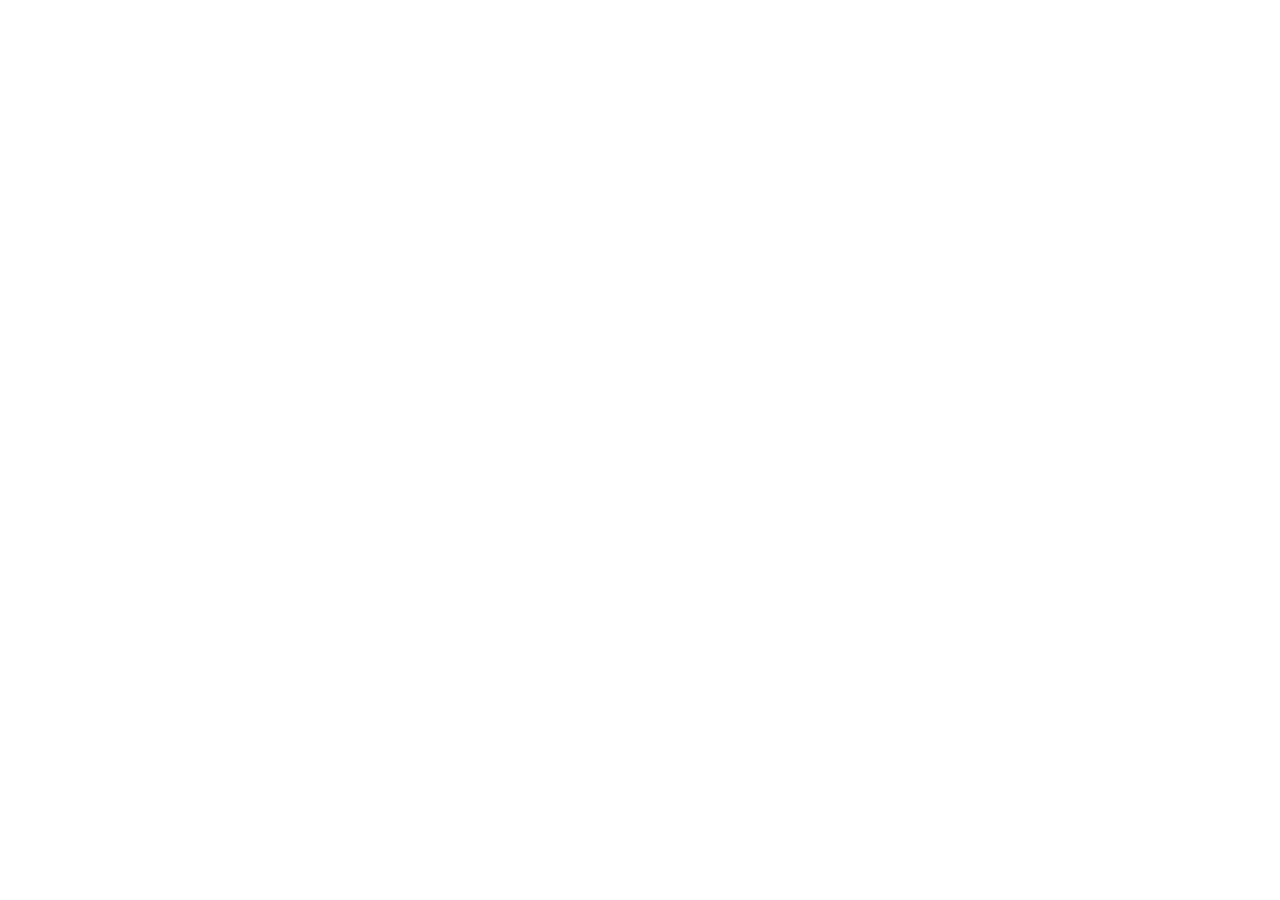
==== index.html @ 5778b740 "Inicialización de proyecto: Estructura base y enlaces configurados" ====
<!DOCTYPE html>
<html lang="en">
<head>
    <meta charset="UTF-8">
    <meta name="viewport" content="width=device-width, initial-scale=1.0">
    <title>Simulador Tragamonedas</title>

    <link rel="stylesheet" href="./global.css">
    <link rel="stylesheet" href="./components/diferencias/diferencias.css">
    <link rel="stylesheet" href="./components/rompecabezas/rompecabezas.css">
    <link rel="stylesheet" href="./components/tragamonedas/tragamonedas.css">
</head>
<body>

    <section id="vista-tragamonedas">
        </section>

    <section id="vista-rompecabezas" style="display: none;">
        </section>

    <section id="vista-diferencias" style="display: none;">
        </section>

    <script src="./js/state.js" defer></script>
    <script src="./js/main.js" defer></script>
    <script src="./components/tragamonedas/tragamonedas.js" defer></script>
    <script src="./components/rompecabezas/rompecabezas.js" defer></script>
    <script src="./components/diferencias/diferencias.js" defer></script>
</body>
</html>
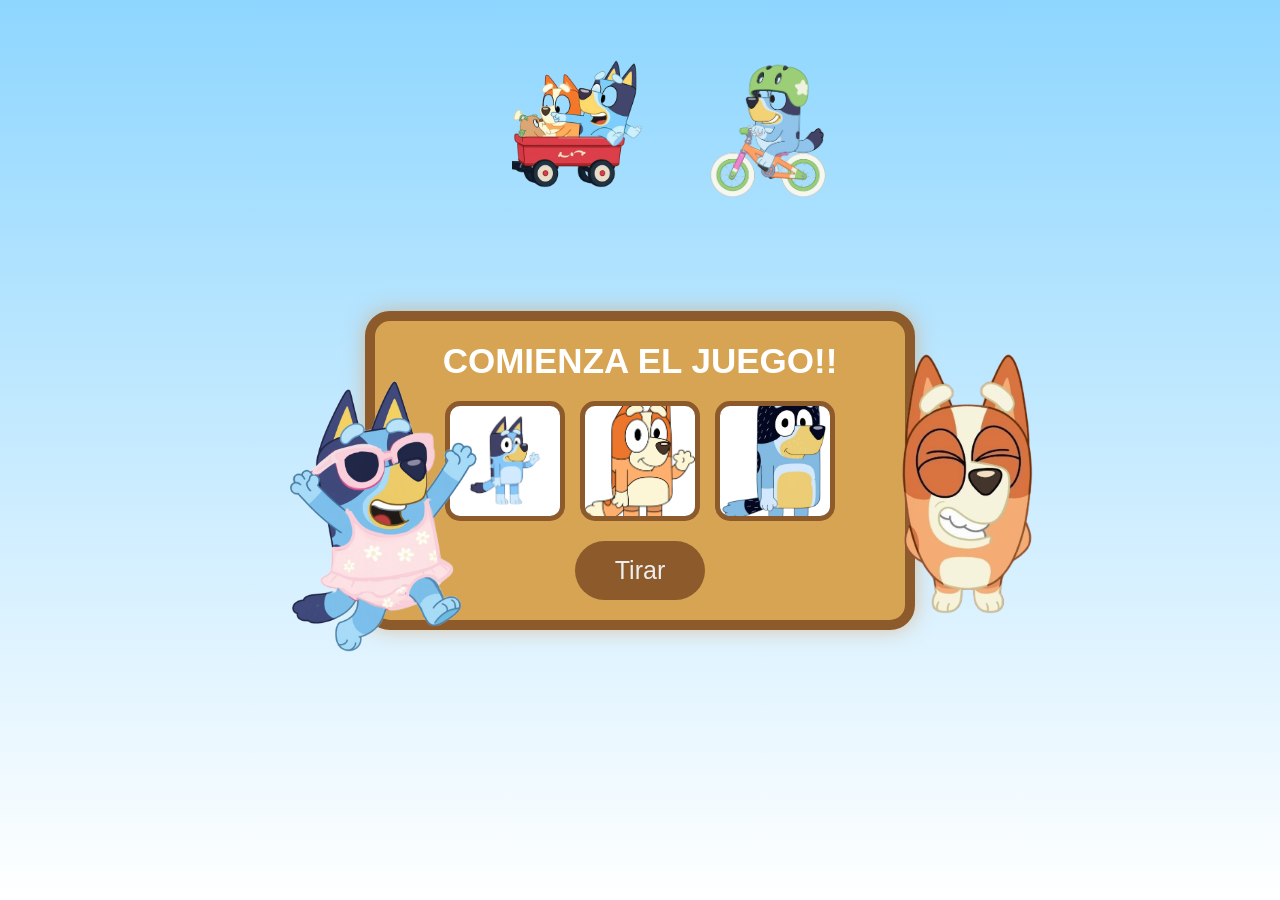
==== commit 19731257: "Diseño visual tragamonedas Bluey" ====
--- a/index.html
+++ b/index.html
@@ -13,7 +13,38 @@
 <body>
 
     <section id="vista-tragamonedas">
-        </section>
+        <img src="./assets/decoracion1.png" class="decoracion1">
+        <img src="./assets/decoracion22.png" class="decoracion22">
+        <img src="./assets/decoracion33.png" class="decoracion33">
+        <img src="./assets/decoracion44.png" class="decoracion44">
+    <div class="tragamonedas-container">
+
+
+        <h1 class="titulo">COMIENZA EL JUEGO!!</h1>
+
+        <div class="rodillos">
+
+            <div class="rodillo">
+                <img src="./assets/bluey.png">
+            </div>
+
+            <div class="rodillo">
+                <img src="./assets/bingo.png">
+            </div>
+
+            <div class="rodillo">
+                <img src="./assets/bandit.png">
+            </div>
+
+        </div>
+
+        <button class="tirar-btn">
+            Tirar
+        </button>
+
+    </div>
+
+</section>
 
     <section id="vista-rompecabezas" style="display: none;">
         </section>
@@ -26,5 +57,6 @@
     <script src="./components/tragamonedas/tragamonedas.js" defer></script>
     <script src="./components/rompecabezas/rompecabezas.js" defer></script>
     <script src="./components/diferencias/diferencias.js" defer></script>
+
 </body>
 </html>
--- a/global.css
+++ b/global.css
@@ -0,0 +1,17 @@
+body{
+    margin: 0;
+    padding: 0;
+    font-family: Arial, Helvetica, sans-serif;
+
+    background-image: url("./assets/background.png");
+
+    background-size: cover;
+    background-position: center;
+    background-repeat: no-repeat;
+
+    min-height: 100vh;
+
+    display: flex;
+    justify-content: center;
+    align-items: center;
+}
--- a/components/diferencias/diferencias.css
+++ b/components/diferencias/diferencias.css
@@ -0,0 +1,207 @@
+/* ==========================
+   RESET
+========================== */
+
+*{
+    margin: 0;
+    padding: 0;
+    box-sizing: border-box;
+}
+
+/* ==========================
+   BODY
+========================== */
+
+body{
+
+    font-family: Arial, sans-serif;
+
+    background: linear-gradient(to bottom, #8ed6ff, #ffffff);
+
+    min-height: 100vh;
+
+    display: flex;
+
+    justify-content: center;
+
+    align-items: center;
+
+    flex-direction: column;
+
+    padding: 20px;
+
+}
+
+/* ==========================
+   TÍTULO
+========================== */
+
+h1{
+
+    color: #ff4f81;
+
+    margin-bottom: 10px;
+
+    font-size: 45px;
+
+    text-align: center;
+
+}
+
+/* ==========================
+   CONTADOR
+========================== */
+
+.info{
+
+    margin-bottom: 20px;
+
+    font-size: 24px;
+
+    font-weight: bold;
+
+    color: #333;
+
+}
+
+/* ==========================
+   CONTENEDOR DEL JUEGO
+========================== */
+
+.juego{
+
+    position: relative;
+
+    width: 900px;
+
+    max-width: 95%;
+
+}
+
+/* ==========================
+   IMAGEN
+========================== */
+
+#imagenJuego{
+
+    width: 100%;
+
+    border-radius: 20px;
+
+    border: 5px solid white;
+
+    box-shadow: 0px 5px 15px rgba(0,0,0,0.3);
+
+}
+
+/* ==========================
+   DIFERENCIAS
+========================== */
+
+.diferencia{
+
+    position: absolute;
+
+    width: 50px;
+
+    height: 50px;
+
+    border-radius: 50%;
+
+    cursor: pointer;
+
+    transform: translate(-50%, -50%);
+
+}
+
+/* ==========================
+   DIFERENCIA ENCONTRADA
+========================== */
+
+.encontrada{
+
+    border: 4px solid #00ff55;
+
+    background-color: rgba(0,255,85,0.3);
+
+}
+
+/* ==========================
+   BOTÓN
+========================== */
+
+#btnVerificar{
+
+    margin-top: 25px;
+
+    padding: 14px 30px;
+
+    border: none;
+
+    border-radius: 12px;
+
+    background-color: #ff4f81;
+
+    color: white;
+
+    font-size: 20px;
+
+    font-weight: bold;
+
+    cursor: pointer;
+
+    transition: 0.3s;
+
+}
+
+#btnVerificar:hover{
+
+    transform: scale(1.05);
+
+    background-color: #ff2f6d;
+
+}
+
+/* ==========================
+   MENSAJE
+========================== */
+
+#mensaje{
+
+    margin-top: 20px;
+
+    font-size: 28px;
+
+    font-weight: bold;
+
+    color: #ff4f81;
+
+    text-align: center;
+
+}
+
+/* ==========================
+   RESPONSIVE
+========================== */
+
+@media(max-width: 768px){
+
+    h1{
+
+        font-size: 32px;
+
+    }
+
+    .info{
+
+        font-size: 20px;
+
+    }
+
+    #btnVerificar{
+
+        width: 100%;
+
+    }
+
+}
--- a/components/tragamonedas/tragamonedas.css
+++ b/components/tragamonedas/tragamonedas.css
@@ -0,0 +1,116 @@
+.tragamonedas-container{
+    width: 550px;
+    margin: auto;
+    margin-top: 40px;
+    background: #d6a453;
+    border: 10px solid hsl(29, 53%, 36%);
+    border-radius: 25px;
+    padding: 20px;
+    text-align: center;
+    box-shadow: 0px 0px 20px rgba(218, 145, 73, 0.5);
+}
+
+.decoracion1{
+
+    position: absolute;
+
+    width: 130px;
+
+    top: 60px;
+
+    left: 55%;
+}
+.decoracion22{
+
+    position: absolute;
+
+    width: 130px;
+
+    top: 60px;
+
+    left: 40%;
+}
+
+.decoracion33{
+
+    position: absolute;
+
+    width: 270px;
+
+    top: 350px;
+
+    left: 65%;
+}
+
+.decoracion44{
+
+    position: absolute;
+
+    width: 250px;
+
+    top: 280px;
+
+    left: 20%;
+}
+
+.titulo{
+    color: white;
+    font-size: 35px;
+    margin-bottom: 20px;
+}
+
+.rodillos{
+    display: flex;
+    justify-content: center;
+    gap: 15px;
+    margin-bottom: 20px;
+}
+
+.rodillo{
+    width: 120px;
+    height: 120px;
+    background: white;
+    border-radius: 15px;
+    border: 5px solid hsl(29, 53%, 36%);
+    overflow: hidden;
+}
+
+.rodillo img{
+    width: 100%;
+    height: 100%;
+    object-fit: cover;
+}
+
+.tirar-btn{
+    background: hsl(29, 53%, 36%);
+    color: rgb(238, 238, 238);
+    border: none;
+    padding: 15px 40px;
+    font-size: 25px;
+    border-radius: 30px;
+    cursor: pointer;
+    transition: 0.3s;
+}
+
+.tirar-btn:hover{
+    transform: scale(1.05);
+}
+
+/* ANIMACION 2000ms */
+
+.girando{
+    animation:girar 2000ms ease-in-out;
+}
+
+@keyframes girar{
+
+    0%{
+        transform: translateY(-250px);
+        opacity:0;
+    }
+
+    100%{
+        transform: translateY(0);
+        opacity:1;
+    }
+}
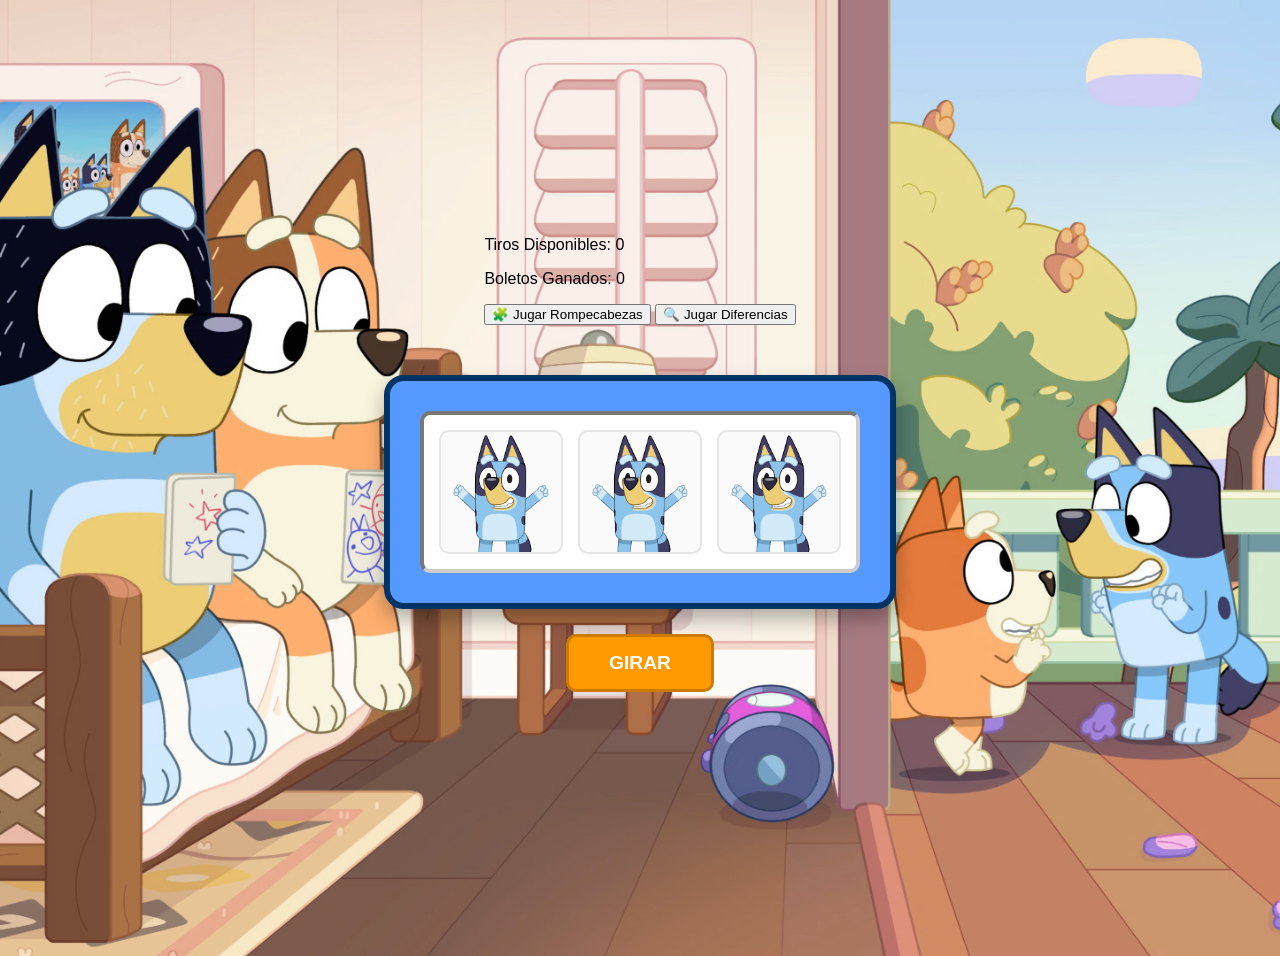
==== commit 433f5ae4: "Actualizacion de estructura, funciones y nuevos assets agregados" ====
--- a/index.html
+++ b/index.html
@@ -1,62 +1,38 @@
 <!DOCTYPE html>
-<html lang="en">
+<html lang="es">
 <head>
     <meta charset="UTF-8">
     <meta name="viewport" content="width=device-width, initial-scale=1.0">
-    <title>Simulador Tragamonedas</title>
-
-    <link rel="stylesheet" href="./global.css">
-    <link rel="stylesheet" href="./components/diferencias/diferencias.css">
-    <link rel="stylesheet" href="./components/rompecabezas/rompecabezas.css">
-    <link rel="stylesheet" href="./components/tragamonedas/tragamonedas.css">
+    <title>Tragamonedas - Proyecto Simulación</title>
+    <link rel="stylesheet" href="./css/tragamonedas.css">
 </head>
 <body>
+    <header class="barra-superior">
+        <div class="marcadores">
+            <p>Tiros Disponibles: <span id="ui-tiros">0</span></p>
+            <p>Boletos Ganados: <span id="ui-boletos">0</span></p>
+        </div>
+        <nav class="navegacion-juegos">
+            <button onclick="window.location.href='./components/rompecabezas/rompecabezas.html'">🧩 Jugar Rompecabezas</button>
+            <button onclick="window.location.href='./components/diferencias/diferencias.html'">🔍 Jugar Diferencias</button>
+        </nav>
+    </header>
 
-    <section id="vista-tragamonedas">
-        <img src="./assets/decoracion1.png" class="decoracion1">
-        <img src="./assets/decoracion22.png" class="decoracion22">
-        <img src="./assets/decoracion33.png" class="decoracion33">
-        <img src="./assets/decoracion44.png" class="decoracion44">
-    <div class="tragamonedas-container">
+    <main class="contenedor-tragamonedas">
+        <div class="maquina">
+            <div class="ventana-rodillos">
+                <div class="rodillo" id="r1"><img src="./assets/bluey.png" alt=""></div>
+                <div class="rodillo" id="r2"><img src="./assets/bluey.png" alt=""></div>
+                <div class="rodillo" id="r3"><img src="./assets/bluey.png" alt=""></div>
+            </div>
+        </div>
+        
+        <button id="btn-girar" class="boton-accion">GIRAR</button>
+        <p id="mensaje-resultado" class="mensaje-oculto"></p>
+    </main>
 
-
-        <h1 class="titulo">COMIENZA EL JUEGO!!</h1>
-
-        <div class="rodillos">
-
-            <div class="rodillo">
-                <img src="./assets/bluey.png">
-            </div>
-
-            <div class="rodillo">
-                <img src="./assets/bingo.png">
-            </div>
-
-            <div class="rodillo">
-                <img src="./assets/bandit.png">
-            </div>
-
-        </div>
-
-        <button class="tirar-btn">
-            Tirar
-        </button>
-
-    </div>
-
-</section>
-
-    <section id="vista-rompecabezas" style="display: none;">
-        </section>
-
-    <section id="vista-diferencias" style="display: none;">
-        </section>
-
-    <script src="./js/state.js" defer></script>
-    <script src="./js/main.js" defer></script>
-    <script src="./components/tragamonedas/tragamonedas.js" defer></script>
-    <script src="./components/rompecabezas/rompecabezas.js" defer></script>
-    <script src="./components/diferencias/diferencias.js" defer></script>
-
+    <script src="./js/state.js"></script>
+    <script src="./js/tragamonedas.js"></script>
+    <script src="./js/main.js"></script>
 </body>
 </html>
--- a/css/tragamonedas.css
+++ b/css/tragamonedas.css
@@ -0,0 +1,95 @@
+body {
+    font-family: 'Fredoka', sans-serif;
+    background-image: url("../assets/fondoTragamonedas.png");
+    background-size: cover;
+    background-position: center;
+    background-repeat: no-repeat;
+    min-height: 100vh;
+    display: flex;
+    justify-content: center;
+    align-items: center;
+    flex-direction: column;
+    padding: 20px;
+
+}
+
+.contenedor-tragamonedas {
+    display: flex;
+    flex-direction: column;
+    align-items: center;
+    justify-content: center;
+    margin-top: 50px;
+}
+
+.maquina {
+    /* Color de base provisional, se puede cambiar por un background-image */
+    background-color: #5599ff; 
+    padding: 30px;
+    border-radius: 20px;
+    border: 6px solid #003366;
+    box-shadow: 0 10px 20px rgba(0,0,0,0.3);
+}
+
+.ventana-rodillos {
+    display: flex;
+    gap: 15px;
+    background-color: #ffffff;
+    padding: 15px;
+    border-radius: 10px;
+    border: inset 4px #ccc;
+}
+
+.rodillo {
+    width: 120px;
+    height: 120px;
+    overflow: hidden;
+    display: flex;
+    justify-content: center;
+    align-items: center;
+    border: 2px solid #e5e5e5;
+    border-radius: 10px;
+    background-color: #fafafa;
+}
+
+.rodillo img {
+    width: 100%;
+    height: auto;
+    transition: transform 0.1s;
+}
+
+/* Animación rápida para simular el giro */
+.girando img {
+    animation: giroRapido 0.1s infinite linear;
+}
+
+@keyframes giroRapido {
+    0% { transform: translateY(-100%); }
+    100% { transform: translateY(100%); }
+}
+
+.boton-accion {
+    margin-top: 25px;
+    padding: 15px 40px;
+    font-size: 1.2rem;
+    font-weight: bold;
+    cursor: pointer;
+    background-color: #ff9900;
+    color: white;
+    border: 3px solid #cc7a00;
+    border-radius: 10px;
+    text-transform: uppercase;
+}
+
+.boton-accion:disabled {
+    background-color: #777;
+    border-color: #555;
+    cursor: not-allowed;
+}
+
+.mensaje-oculto {
+    visibility: hidden;
+    margin-top: 20px;
+    font-size: 1.5rem;
+    font-weight: bold;
+    color: #ff0000;
+}
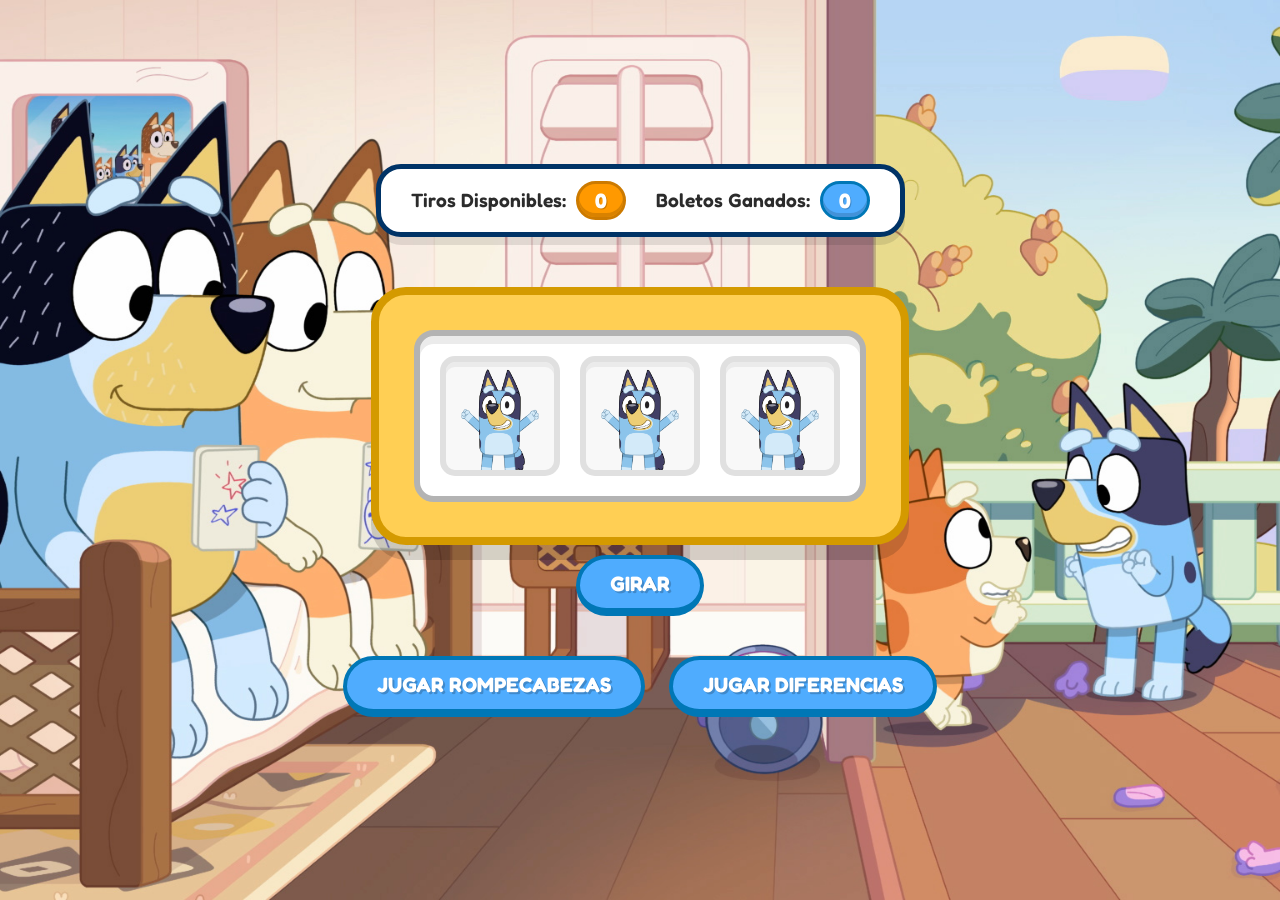
==== commit ea288382: "Diseño de botones unificado y UI  página principal modificada" ====
--- a/index.html
+++ b/index.html
@@ -5,18 +5,24 @@
     <meta name="viewport" content="width=device-width, initial-scale=1.0">
     <title>Tragamonedas - Proyecto Simulación</title>
     <link rel="stylesheet" href="./css/tragamonedas.css">
+    <link rel="stylesheet" href="global.css">
 </head>
 <body>
-    <header class="barra-superior">
+    <!-- <header class="barra-superior">
         <div class="marcadores">
             <p>Tiros Disponibles: <span id="ui-tiros">0</span></p>
             <p>Boletos Ganados: <span id="ui-boletos">0</span></p>
         </div>
         <nav class="navegacion-juegos">
-            <button onclick="window.location.href='./components/rompecabezas/rompecabezas.html'">🧩 Jugar Rompecabezas</button>
-            <button onclick="window.location.href='./components/diferencias/diferencias.html'">🔍 Jugar Diferencias</button>
+            <button class="btn-cartoon btn-azul" onclick="window.location.href='./components/rompecabezas/rompecabezas.html'">Jugar Rompecabezas</button>
+            <button class="btn-cartoon btn-azul" onclick="window.location.href='./components/diferencias/diferencias.html'">Jugar Diferencias</button>
         </nav>
-    </header>
+    </header> -->
+
+    <div class="marcadores">
+            <p>Tiros Disponibles: <span id="ui-tiros">0</span></p>
+            <p>Boletos Ganados: <span id="ui-boletos">0</span></p>
+        </div>
 
     <main class="contenedor-tragamonedas">
         <div class="maquina">
@@ -27,9 +33,16 @@
             </div>
         </div>
         
-        <button id="btn-girar" class="boton-accion">GIRAR</button>
+        <button id="btn-girar" class="btn-cartoon btn-azul">GIRAR</button>
         <p id="mensaje-resultado" class="mensaje-oculto"></p>
     </main>
+
+    <header class="barra-superior">
+        <nav class="navegacion-juegos">
+            <button class="btn-cartoon btn-azul" onclick="window.location.href='./components/rompecabezas/rompecabezas.html'">Jugar Rompecabezas</button>
+            <button class="btn-cartoon btn-azul" onclick="window.location.href='./components/diferencias/diferencias.html'">Jugar Diferencias</button>
+        </nav>
+    </header>
 
     <script src="./js/state.js"></script>
     <script src="./js/tragamonedas.js"></script>
--- a/css/tragamonedas.css
+++ b/css/tragamonedas.css
@@ -67,23 +67,42 @@
     100% { transform: translateY(100%); }
 }
 
-.boton-accion {
-    margin-top: 25px;
-    padding: 15px 40px;
-    font-size: 1.2rem;
-    font-weight: bold;
-    cursor: pointer;
-    background-color: #ff9900;
-    color: white;
-    border: 3px solid #cc7a00;
-    border-radius: 10px;
-    text-transform: uppercase;
+.maquina {
+    /* Un amarillo estilo "Muffin" o sol de caricatura */
+    background-color: #ffcf54; 
+    padding: 35px;
+    border-radius: 35px; /* Más redondo */
+    border: 8px solid #d49a00; /* Borde grueso tipo dibujo animado */
+    box-shadow: 0 15px 0px rgba(0,0,0,0.15); /* Sombra pesada */
 }
 
-.boton-accion:disabled {
-    background-color: #777;
-    border-color: #555;
-    cursor: not-allowed;
+.ventana-rodillos {
+    display: flex;
+    gap: 20px;
+    background-color: #ffffff;
+    padding: 20px;
+    border-radius: 20px;
+    border: 6px solid #b3b3b3;
+    box-shadow: inset 0 8px 0px rgba(0,0,0,0.08); /* Sombra interna para dar profundidad */
+}
+
+.rodillo {
+    width: 120px;
+    height: 120px;
+    overflow: hidden;
+    display: flex;
+    justify-content: center;
+    align-items: center;
+    border: 6px solid #e0e0e0;
+    border-radius: 15px;
+    background-color: #f8f8f8;
+    box-shadow: inset 0 5px 0px rgba(0,0,0,0.05);
+}
+
+.rodillo img {
+    width: 90%; /* Un poquito de margen interno a los personajes */
+    height: auto;
+    transition: transform 0.1s;
 }
 
 .mensaje-oculto {
@@ -92,4 +111,65 @@
     font-size: 1.5rem;
     font-weight: bold;
     color: #ff0000;
+}
+
+/* ==========================
+   CONTENEDOR DE MARCADORES (BARRA SUPERIOR)
+========================== */
+
+.barra-superior {
+    width: 100%;
+    display: flex;
+    justify-content: center;
+    margin-bottom: 10px;
+}
+
+.marcadores {
+    display: flex;
+    gap: 30px; /* Separación entre Tiros y Boletos */
+    background-color: #ffffff; /* Fondo blanco limpio */
+    padding: 12px 30px;
+    
+    /* Estilo de dibujo animado: borde grueso y muy redondeado */
+    border: 5px solid #003366; 
+    border-radius: 25px;
+    
+    /* Sombra plana (flat shadow) sin difuminar */
+    box-shadow: 0 8px 0px rgba(0, 0, 0, 0.1); 
+}
+
+.marcadores p {
+    font-size: 1.2rem;
+    font-weight: 600;
+    color: #2b2b2b;
+    display: flex;
+    align-items: center;
+    gap: 10px; /* Espacio entre el texto y el número */
+}
+
+/* ==========================
+   BURBUJAS PARA LOS NÚMEROS (SPANS)
+========================== */
+
+.marcadores p span {
+    display: inline-block;
+    color: #ffffff;
+    padding: 4px 16px;
+    border-radius: 50px; /* Forma de píldora */
+    font-weight: 700;
+    font-size: 1.3rem;
+    text-shadow: 1px 1px 0px rgba(0, 0, 0, 0.2);
+    box-shadow: inset 0 -4px 0px rgba(0, 0, 0, 0.15); /* Sombra interna flat */
+}
+
+/* Burbuja de Tiros: Naranja como Bingo */
+#ui-tiros {
+    background-color: #ff9900;
+    border: 3px solid #cc7a00;
+}
+
+/* Burbuja de Boletos: Azul como Bluey */
+#ui-boletos {
+    background-color: #4facfe;
+    border: 3px solid #0077b6;
 }
--- a/global.css
+++ b/global.css
@@ -0,0 +1,59 @@
+/* Importar la fuente estilo "Bluey" para todo el proyecto */
+@import url('https://fonts.googleapis.com/css2?family=Fredoka:wght@500;600;700&display=swap');
+
+* {
+    margin: 0;
+    padding: 0;
+    box-sizing: border-box;
+    font-family: 'Fredoka', sans-serif;
+}
+
+/* ==========================
+   BOTONES ESTILO CARTOON
+========================== */
+.btn-cartoon {
+    font-size: 1.3rem;
+    font-weight: 700;
+    color: #ffffff;
+    background-color: #ff9900; /* Naranja (Bingo) por defecto */
+    padding: 12px 30px;
+    
+    /* Borde normal arriba y a los lados, más grueso abajo para simular 3D */
+    border: 4px solid #cc7a00;
+    border-bottom: 8px solid #cc7a00;
+    border-radius: 50px; /* Bordes de píldora */
+    
+    cursor: pointer;
+    text-transform: uppercase;
+    transition: all 0.1s ease-in-out;
+    text-shadow: 2px 2px 0px rgba(0,0,0,0.2);
+    display: inline-block;
+    margin: 10px;
+}
+
+/* Efecto al pasar el mouse o al hacer clic (Se aplasta) */
+.btn-cartoon:hover, .btn-cartoon:active {
+    transform: translateY(4px); /* Baja el botón */
+    border-bottom: 4px solid #cc7a00; /* Achica la sombra 3D */
+    margin-bottom: 14px; /* Compensa el espacio para que no salte el contenido de abajo */
+}
+
+/* Botón desactivado (Sin tiros) */
+.btn-cartoon:disabled {
+    background-color: #cccccc;
+    border-color: #999999;
+    color: #777777;
+    text-shadow: none;
+    cursor: not-allowed;
+    transform: translateY(4px);
+    border-bottom: 4px solid #999999;
+}
+
+/* --- VARIANTE DE COLOR: AZUL BLUEY --- */
+.btn-azul {
+    background-color: #4facfe;
+    border-color: #0077b6;
+}
+.btn-azul:hover, .btn-azul:active {
+    border-bottom: 4px solid #0077b6;
+}
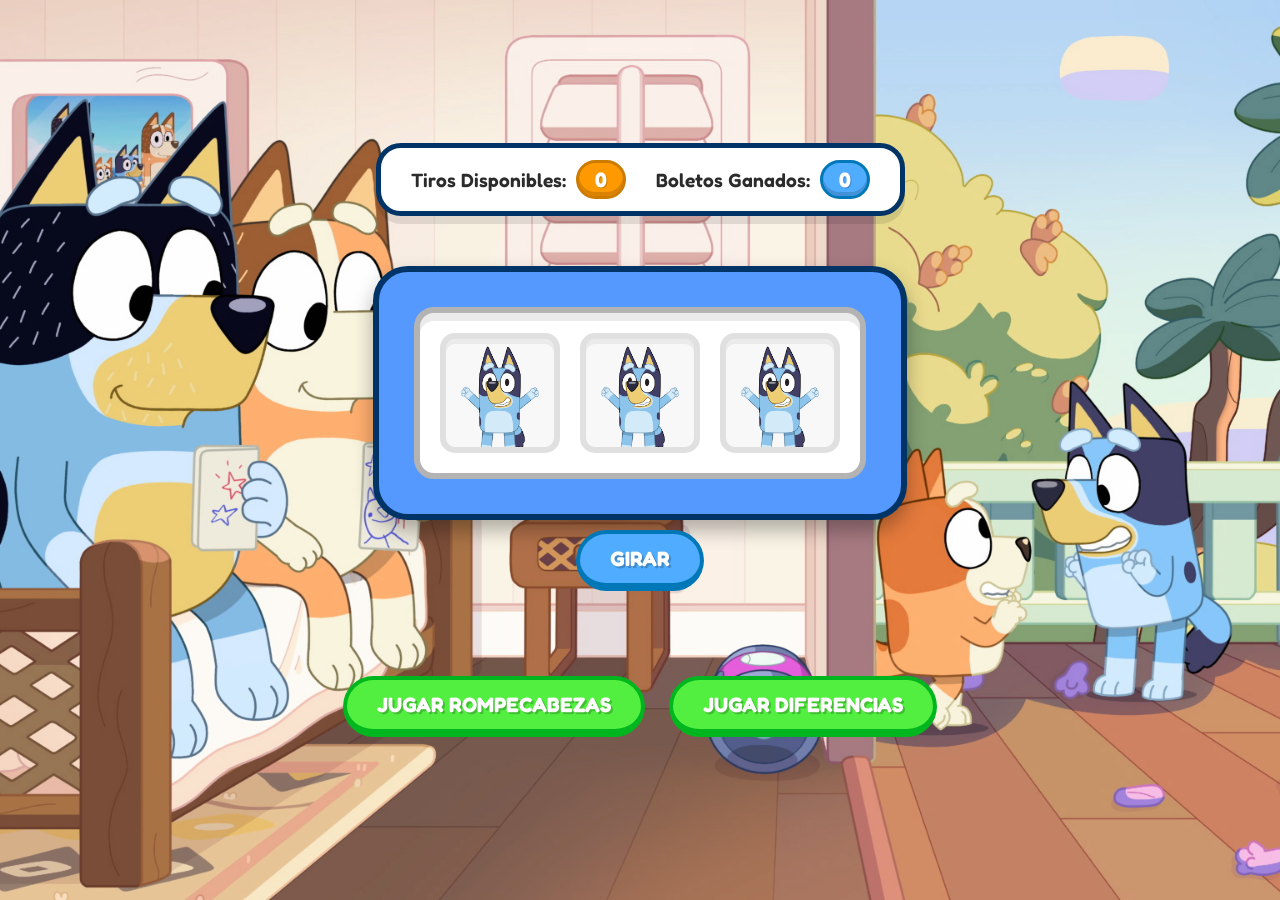
==== commit 07fe15f3: "correcciones menores de diseño y funciones simplificadas" ====
--- a/index.html
+++ b/index.html
@@ -4,7 +4,6 @@
     <meta charset="UTF-8">
     <meta name="viewport" content="width=device-width, initial-scale=1.0">
     <title>Tragamonedas - Proyecto Simulación</title>
-    <link rel="stylesheet" href="./css/tragamonedas.css">
     <link rel="stylesheet" href="global.css">
 </head>
 <body>
@@ -39,13 +38,12 @@
 
     <header class="barra-superior">
         <nav class="navegacion-juegos">
-            <button class="btn-cartoon btn-azul" onclick="window.location.href='./components/rompecabezas/rompecabezas.html'">Jugar Rompecabezas</button>
-            <button class="btn-cartoon btn-azul" onclick="window.location.href='./components/diferencias/diferencias.html'">Jugar Diferencias</button>
+            <button class="btn-cartoon btn-verde" onclick="window.location.href='./components/rompecabezas/rompecabezas.html'">Jugar Rompecabezas</button>
+            <button class="btn-cartoon btn-verde" onclick="window.location.href='./components/diferencias/diferencias.html'">Jugar Diferencias</button>
         </nav>
     </header>
 
     <script src="./js/state.js"></script>
     <script src="./js/tragamonedas.js"></script>
-    <script src="./js/main.js"></script>
 </body>
 </html>
--- a/global.css
+++ b/global.css
@@ -8,9 +8,7 @@
     font-family: 'Fredoka', sans-serif;
 }
 
-/* ==========================
-   BOTONES ESTILO CARTOON
-========================== */
+/* BOTONES ESTILO CARTOON */
 .btn-cartoon {
     font-size: 1.3rem;
     font-weight: 700;
@@ -49,11 +47,210 @@
     border-bottom: 4px solid #999999;
 }
 
-/* --- VARIANTE DE COLOR: AZUL BLUEY --- */
+/* Botón azul */
 .btn-azul {
     background-color: #4facfe;
     border-color: #0077b6;
 }
-.btn-azul:hover, .btn-azul:active {
+/* .btn-azul:hover, .btn-azul:active {
     border-bottom: 4px solid #0077b6;
+} */
+
+/* Botón verde para minijuegos */
+.btn-verde {
+    background-color: #52ef40;
+    border-color: #00b61e;
+}
+/* .btn-verde:hover, .btn-verde:active {
+    border-bottom: 4px solid #2eb600;
+} */
+
+body {
+    font-family: 'Fredoka', sans-serif;
+    background-image: url("../assets/fondoTragamonedas.png");
+    background-size: cover;
+    background-position: center;
+    background-repeat: no-repeat;
+    min-height: 100vh;
+    display: flex;
+    justify-content: center;
+    align-items: center;
+    flex-direction: column;
+    padding: 20px;
+
+}
+
+.contenedor-tragamonedas {
+    display: flex;
+    flex-direction: column;
+    align-items: center;
+    justify-content: center;
+    margin-top: 50px;
+}
+
+.maquina {
+    /* Color de base provisional, se puede cambiar por un background-image */
+    background-color: #5599ff; 
+    padding: 35px;
+    border-radius: 35px;
+    border: 6px solid #003366;
+    box-shadow: 0 10px 20px rgba(0,0,0,0.3); /*Sombra*/
+}
+
+.ventana-rodillos {
+    display: flex;
+    gap: 15px;
+    background-color: #ffffff;
+    padding: 15px;
+    border-radius: 10px;
+    border: inset 4px #ccc;
+}
+
+.rodillo {
+    width: 120px;
+    height: 120px;
+    overflow: hidden;
+    display: flex;
+    justify-content: center;
+    align-items: center;
+    border: 2px solid #e5e5e5;
+    border-radius: 10px;
+    background-color: #fafafa;
+}
+
+.rodillo img {
+    width: 100%;
+    height: auto;
+    transition: transform 0.1s;
+}
+
+/* Animación rápida para simular el giro */
+.girando img {
+    animation: giroRapido 0.2s infinite linear;
+}
+
+@keyframes giroRapido {
+    0% { transform: translateY(-100%); }
+    100% { transform: translateY(100%); }
+}
+
+
+
+.ventana-rodillos {
+    display: flex;
+    gap: 20px;
+    background-color: #ffffff;
+    padding: 20px;
+    border-radius: 20px;
+    border: 6px solid #b3b3b3;
+    box-shadow: inset 0 8px 0px rgba(0,0,0,0.08); /* Sombra interna para dar profundidad */
+}
+
+.rodillo {
+    width: 120px;
+    height: 120px;
+    overflow: hidden;
+    display: flex;
+    justify-content: center;
+    align-items: center;
+    border: 6px solid #e0e0e0;
+    border-radius: 15px;
+    background-color: #f8f8f8;
+    box-shadow: inset 0 5px 0px rgba(0,0,0,0.05);
+}
+
+.rodillo img {
+    width: 90%; /* Un poquito de margen interno a los personajes */
+    height: auto;
+    transition: transform 0.1s;
+}
+
+/*CARTEL DE RESULTADOS (ANIMADO)*/
+#mensaje-resultado {
+    margin-top: 25px;
+    padding: 15px 40px;
+    font-size: 1.5rem;
+    font-weight: 800;
+    text-align: center;
+    text-transform: uppercase;
+    
+    /* Diseño de letrero de caricatura */
+    background-color: #ffffff;
+    border: 5px solid #003366; /* Mismo azul que los marcadores */
+    border-radius: 25px;
+    box-shadow: 0 8px 0px rgba(0,0,0,0.1);
+    
+    /* Estado inicial: Transparente y encogido */
+    opacity: 0;
+    transform: scale(0.5); 
+    transition: all 0.4s cubic-bezier(0.175, 0.885, 0.32, 1.275); /* Curva matemática para el rebote */
+    
+    pointer-events: none; /* Evita que estorbe cuando está oculto */
+}
+
+/* Esta clase la pondremos con JavaScript para que el letrero "salte" */
+#mensaje-resultado.mostrar-cartel {
+    opacity: 1;
+    transform: scale(1);
+}
+
+/* ==========================
+   CONTENEDOR DE MARCADORES (BARRA SUPERIOR)
+========================== */
+
+.barra-superior {
+    width: 100%;
+    display: flex;
+    justify-content: center;
+    margin-bottom: 10px;
+}
+
+.marcadores {
+    display: flex;
+    gap: 30px; /* Separación entre Tiros y Boletos */
+    background-color: #ffffff; /* Fondo blanco limpio */
+    padding: 12px 30px;
+    
+    /* Estilo de dibujo animado: borde grueso y muy redondeado */
+    border: 5px solid #003366; 
+    border-radius: 25px;
+    
+    /* Sombra plana (flat shadow) sin difuminar */
+    box-shadow: 0 8px 0px rgba(0, 0, 0, 0.1); 
+}
+
+.marcadores p {
+    font-size: 1.2rem;
+    font-weight: 600;
+    color: #2b2b2b;
+    display: flex;
+    align-items: center;
+    gap: 10px; /* Espacio entre el texto y el número */
+}
+
+/* ==========================
+   BURBUJAS PARA LOS NÚMEROS (SPANS)
+========================== */
+
+.marcadores p span {
+    display: inline-block;
+    color: #ffffff;
+    padding: 4px 16px;
+    border-radius: 50px; /* Forma de píldora */
+    font-weight: 700;
+    font-size: 1.3rem;
+    text-shadow: 1px 1px 0px rgba(0, 0, 0, 0.2);
+    box-shadow: inset 0 -4px 0px rgba(0, 0, 0, 0.15); /* Sombra interna flat */
+}
+
+/* Burbuja de Tiros: Naranja como Bingo */
+#ui-tiros {
+    background-color: #ff9900;
+    border: 3px solid #cc7a00;
+}
+
+/* Burbuja de Boletos: Azul como Bluey */
+#ui-boletos {
+    background-color: #4facfe;
+    border: 3px solid #0077b6;
 }
